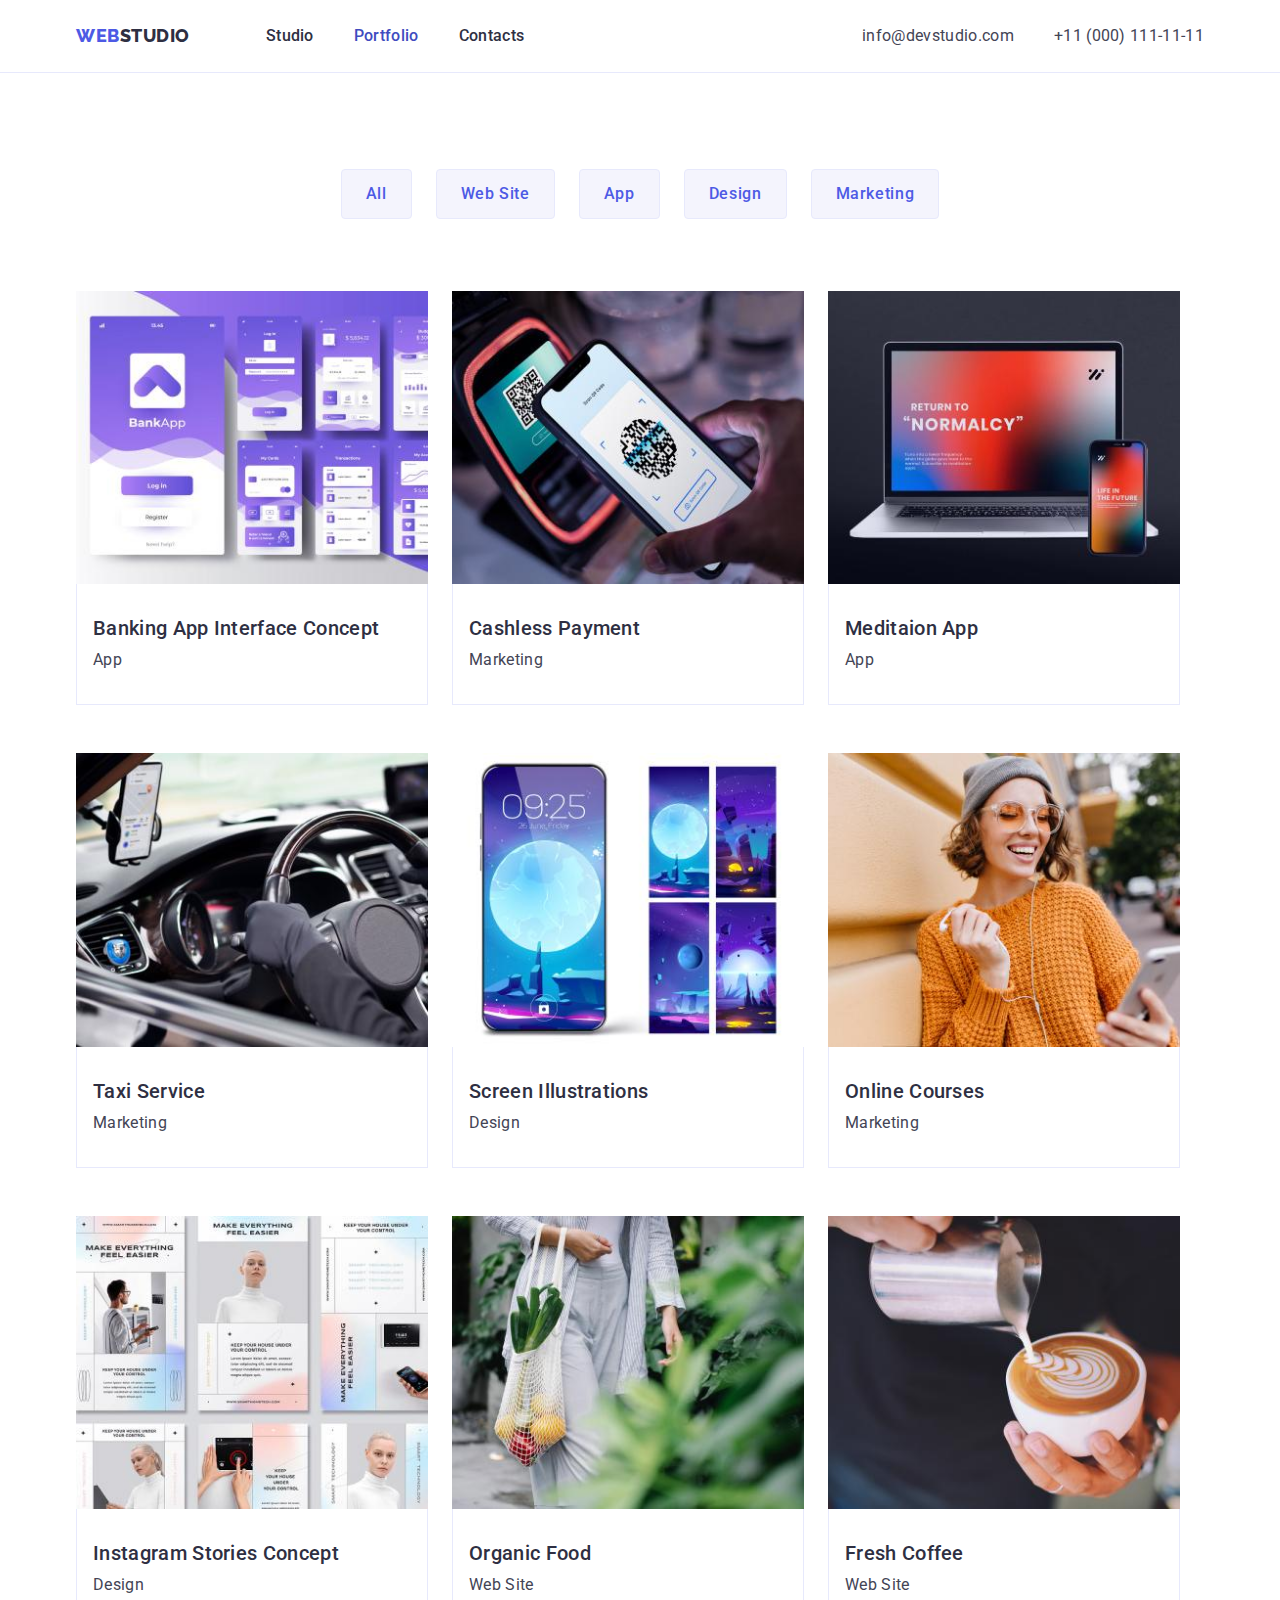
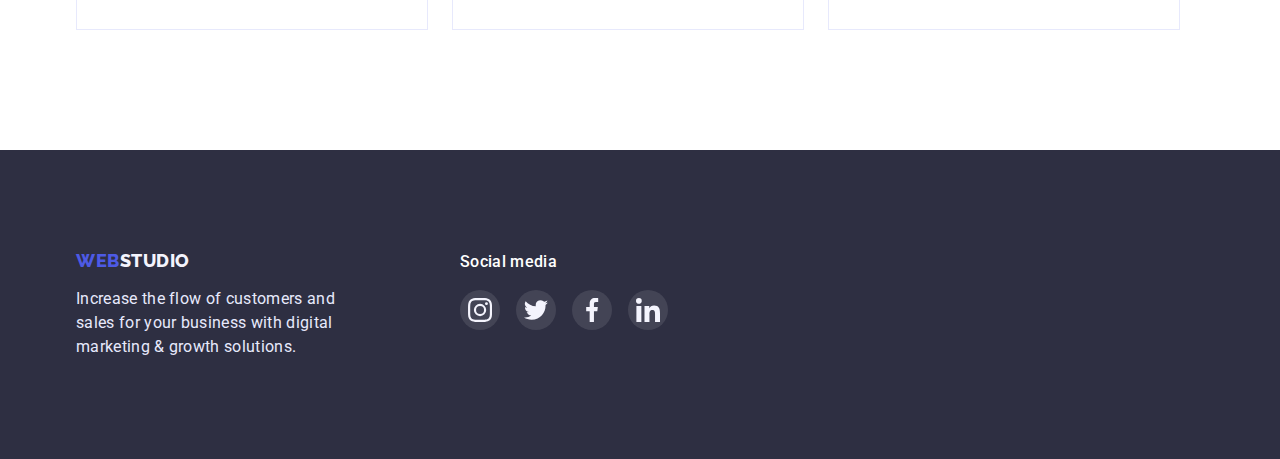
==== portfolio.html @ 81979ccc "Initial commit" ====
<!DOCTYPE html>
<html lang="en">
	<head>
		<meta charset="UTF-8" />
		<meta http-equiv="X-UA-Compatible" content="IE=edge" />
		<meta name="viewport" content="width=device-width, initial-scale=1.0" />
		<title>WebStudio</title>
		<link rel="preconnect" href="https://fonts.googleapis.com" />
		<link rel="preconnect" href="https://fonts.gstatic.com" crossorigin />
		<link
			href="https://fonts.googleapis.com/css2?family=Raleway:wght@800&family=Roboto:wght@400;500;700;900&display=swap"
			rel="stylesheet"
		/>
		<link
			rel="stylesheet"
			href="https://cdnjs.cloudflare.com/ajax/libs/modern-normalize/1.1.0/modern-normalize.min.css"
		/>
		<link rel="stylesheet" href="./css/styles.css" />
	</head>
	<body>
		<header class="header">
			<!-- site nav -->
			<div class="container header-container">
				<nav class="nav">
					<a class="logo link" href="./index.html"><span class="accent-logo">Web</span>Studio</a>
					<ul class="site-nav list">
						<li><a class="link-nav link" href="./index.html">Studio</a></li>
						<li><a class="link-nav link current" href="./portfolio.html">Portfolio</a></li>
						<li><a class="link-nav link" href="">Contacts</a></li>
					</ul>
				</nav>
				<!-- contact -->
				<address class="address">
					<ul class="contact list">
						<li><a class="contact-link link" href="mailto:info@devstudio.com">info@devstudio.com</a></li>
						<li><a class="contact-link link" href="tel:+110001111111">+11 (000) 111-11-11</a></li>
					</ul>
				</address>
			</div>
		</header>
		<main>
			<section class="portfolio section">
				<!-- filtr -->
				<div class="container">
					<h1 class="visually-hidden">Portfolio</h1>
					<ul class="filtr-list list">
						<li> <button class="filtr-btn" type="button">All</button></li>
						<li> <button class="filtr-btn" type="button">Web Site</button></li>
						<li> <button class="filtr-btn" type="button">App</button></li>
						<li> <button class="filtr-btn" type="button">Design</button></li>
						<li> <button class="filtr-btn" type="button">Marketing</button></li>
					</ul>
				<!-- porfolio -->
					<ul class="card-set list">
						<li class="card-item">
							<a class="card link" href="">
								<img src="./images/banking.jpg" width="360" height="300" alt="banking app" />
								<div class="card-description">
									<h2 class="portfolio-title">Banking App Interface Concept</h2>
									<p>App</p>
								</div>
							</a>
						</li>
						<li class="card-item">
							<a class="card link" href="">
								<img src="./images/cashless-payment.jpg" width="360" height="300" alt="Cashless Payment" />
								<div class="card-description">
									<h2 class="portfolio-title">Cashless Payment</h2>
									<p>Marketing</p>
								</div>
							</a>
						</li>
						<li class="card-item">
							<a class="card link" href="">
								<img src="./images/meditaion-app.jpg" width="360" height="300" alt="Meditaion App" />
								<div class="card-description">
							         <h2 class="portfolio-title">Meditaion App</h2>
									 <p>App</p>
								</div>
							</a>
						</li>
						<li class="card-item">
							<a class="card link" href="">
								<img src="./images/taxi-service.jpg" width="360" height="300" alt="Taxi Service" />
								<div class="card-description">
									<h2 class="portfolio-title">Taxi Service</h2>
									<p>Marketing</p>
								</div>
							</a>
						</li>
						<li class="card-item">
							<a class="card link" href="">
								<img src="./images/screen-illustrations.jpg" width="360" height="300" alt="Screen Illustrations" />
								<div class="card-description">
									<h2 class="portfolio-title">Screen Illustrations</h2>
									<p>Design</p>
								</div>
							</a>
						</li>
						<li class="card-item">
							<a class="card link" href="">
								<img src="./images/online-courses.jpg" width="360" height="300" alt="Online Courses" />
								<div class="card-description">
									<h2 class="portfolio-title">Online Courses</h2>
									<p>Marketing</p>
								</div>
							</a>
						</li>
						<li class="card-item">
							<a class="card link" href="">
								<img src="./images/instagram-stories.jpg" width="360" height="300" alt="Instagram Stories Concept" />
								<div class="card-description">
									<h2 class="portfolio-title">Instagram Stories Concept</h2>
									<p>Design</p>
								</div>
							</a>
						</li>
						<li class="card-item">
							<a class="card link" href="">
								<img src="./images/organic-food.jpg" width="360" height="300" alt="Organic Food" />
								<div class="card-description">
									<h2 class="portfolio-title">Organic Food</h2>
									<p>Web Site</p>
								</div>
							</a>
						</li>
						<li class="card-item">
							<a class="card link" href="">
								<img src="./images/fresh-coffee.jpg" width="360" height="300" alt="Fresh Coffee" />
								<div class="card-description">
									<h2 class="portfolio-title">Fresh Coffee</h2>
									<p>Web Site</p>
								</div>
							</a>
						</li>
					</ul>
				</div>
			</section>
		</main>
		<footer class="footer">
			<div class="footer-container container">
				<div>
					<a class="footer-logo link" href="./index.html"><span class="accent-logo">Web</span>Studio</a>
					<p class="footer-text">
						Increase the flow of customers and sales for your business with digital marketing & growth solutions.
					</p>
				</div>
				<div class="footer-social">
					<h2 class="footer-title">Social media</h2>
					<ul class="footer-icon-list list">
						<li><a href="" class="footer-social-link social-link">
							<svg width="24" height="24">
								<use href="./images/icons.svg#icon-instagram" ></use>
							</svg>
						</a></li>
						<li><a href="" class="footer-social-link social-link">
							<svg width="24" height="24">
								<use href="./images/icons.svg#icon-twitter" ></use>
							</svg>
						</a></li>
						<li><a href="" class="footer-social-link social-link">
							<svg width="24" height="24">
								<use href="./images/icons.svg#icon-facebook" ></use>
							</svg>
						</a></li>
						<li><a href="" class="footer-social-link social-link">
							<svg width="24" height="24">
								<use href="./images/icons.svg#icon-linkedin" ></use>
							</svg>
						</a></li>
					</ul>
					
				</div>
			</div>
		</footer>
	</body>
</html>
---- css/styles.css ----
:root {
	--primary-brand: #4d5ae5;
	--pressed-state: #404bbf;
	--dark: #2e2f42;
	--success: #31d0aa;
	--text: #434455;
	--subtle-text: #8e8f99;
	--accent: #e7e9fc;
	--light: #f4f4fd;
	--background-color-primary: #ffffff;
	--header-padding: 24px 0;
	--horizontal-gap: 24px;
}
body {
	max-width: 1440px;
	color: var(--text);
	background-color: var(--background-color-primary);
	font-family: "Roboto", sans-serif;
	font-size: 16px;
	line-height: 1.5;
	font-weight: 400;
	letter-spacing: 0.02em;
}
h1,
h2,
h3,
h4,
h5,
h6,
p {
	margin-top: 0;
	margin-bottom: 0;
}
ul,
ol {
	margin-top: 0;
	margin-bottom: 0;
	padding-left: 0;
}
img {
	max-width: 100%;
	height: auto;
	display: block;
}
/* ----------------Container---------------- */
.container {
	width: 1158px;
	margin-left: auto;
	margin-right: auto;
	padding-left: 15px;
	padding-right: 15px;
}
.list {
	list-style: none;
}
.link {
	text-decoration: none;
}
.section {
	padding-top: 120px;
	padding-bottom: 120px;
}
.section-title {
	font-weight: 700;
	font-size: 36px;
	line-height: 1.11;
	text-align: center;
	text-transform: capitalize;
	margin-bottom: 72px;
}
.visually-hidden {
	position: absolute;
	width: 1px;
	height: 1px;
	margin: -1px;
	border: 0;
	padding: 0;
	white-space: nowrap;
	clip-path: inset(100%);
	clip: rect(0 0 0 0);
	overflow: hidden;
}
/*----------------- header------------- */

.logo {
	font-family: "Raleway", sans-serif;
	font-weight: 800;
	font-size: 18px;
	line-height: 1.33;
	letter-spacing: 0.03em;
	text-transform: uppercase;
	color: var(--dark);
	padding: var(--header-padding);
}
.header {
	border-bottom: 1px solid var(--accent);
}
.header-container {
	display: flex;
}
.nav {
	display: flex;
}
.site-nav {
	display: flex;
	margin-left: 76px;
	gap: 40px;
}
.site-nav .current {
	color: var(--pressed-state);
}
.accent-logo {
	color: var(--primary-brand);
}
.link-nav {
	font-weight: 500;
	color: var(--dark);
	padding: var(--header-padding);
	display: block;
}
.link-nav:hover,
.link-nav:focus {
	color: var(--pressed-state);
}
.address {
	margin-left: auto;
}
.contact {
	display: flex;
	gap: 40px;
}
.contact-link {
	font-style: normal;
	color: var(--text);
	display: block;
	padding: var(--header-padding);
}
.contact-link:hover,
.contact-link:focus {
	color: var(--pressed-state);
}
/* ----------------hero------------------ */
.hero {
	text-align: center;
	background-color: #2e2f42;
	padding-top: 188px;
	padding-bottom: 188px;
	background-image: linear-gradient(to right, rgba(46, 47, 66, 0.7), rgba(46, 47, 66, 0.7)), url(../images/bg-hero.jpg);
	background-repeat: no-repeat;
	background-position: center;
	background-size: cover;
}
.hero-title {
	max-width: 496px;
	font-weight: 700;
	font-size: 56px;
	line-height: 1.07;
	color: var(--background-color-primary);
	margin-bottom: 48px;
	margin-left: auto;
	margin-right: auto;
}
.hero-btn {
	font-family: inherit;
	font-size: 16px;
	text-align: center;
	line-height: 1.5;
	font-weight: 500;
	letter-spacing: 0.04em;
	color: var(--background-color-primary);
	background: #4d5ae5;
	box-shadow: 0px 4px 4px rgba(0, 0, 0, 0.15);
	border-radius: 4px;
	border-color: transparent;
	box-shadow: 0px 4px 4px rgba(0, 0, 0, 0.15);
	cursor: pointer;
	display: inline-block;
	padding: 16px 32px;
	min-width: 169px;
}
.hero-btn:hover,
.hero-btn:focus {
	background-color: var(--pressed-state);
	border-color: transparent;
	box-shadow: 0px 4px 4px rgba(0, 0, 0, 0.15);
}
/*------------- advantages section----------*/

.advantages-list {
	display: flex;
	gap: var(--horizontal-gap);
}
.advantages-tumb {
	min-width: 100%;
	min-height: 112px;
	margin-bottom: 8px;
	background-color: var(--light);
	border-radius: 4px;
	display: flex;
	justify-content: center;
	align-items: center;
}

.advantages-title {
	font-weight: 500;
	font-size: 20px;
	line-height: 1.2;
	color: var(--dark);
	margin-bottom: 8px;
}
.employment {
	padding-top: 0;
}
.employment-title {
	color: var(--dark);
}
.employment-list {
	display: flex;
	gap: var(--horizontal-gap);
}
.employment-item {
	width: calc(100% / 3 - var(--horizontal-gap));
}
/* team section */
.team {
	background-color: var(--light);
}
.team-list {
	display: flex;
	gap: var(--horizontal-gap);
}
.team-item {
	width: calc(100% / 4 - var(--horizontal-gap));
	max-height: 428px;
	background-color: var(--background-color-primary);
	text-align: center;
	box-shadow: 0px 1px 6px rgba(46, 47, 66, 0.08), 0px 1px 1px rgba(46, 47, 66, 0.16), 0px 2px 1px rgba(46, 47, 66, 0.08);
	border-radius: 0px 0px 4px 4px;
}

.team-item > p {
	margin-bottom: 8px;
}
.team-title {
	color: var(--dark);
}
.team-player {
	font-weight: 500;
	font-size: 20px;
	line-height: 1.2;
	color: var(--dark);
	padding-top: 32px;
	margin-bottom: 8px;
}
.social-list {
	display: flex;
	gap: 24px;
	justify-content: center;
	padding-bottom: 32px;
}
.social-link {
	width: 40px;
	height: 40px;
	display: flex;
	justify-content: center;
	align-items: center;
	background-color: var(--primary-brand);
	border-radius: 50%;
}
.social-link:hover,
.social-link:focus {
	background-color: var(--pressed-state);
}

/* ------------------Customers section----------------------- */
.customers {
	padding-top: 130px;
}
.customers-list {
	display: flex;
	justify-content: center;
	gap: 24px;
}
.customers-tumb {
	min-width: 168px;
	min-height: 88px;
	color: var(--subtle-text);
	border: 1px solid var(--subtle-text);
	border-radius: 4px;
	display: flex;
	justify-content: center;
	align-items: center;
}
.customers-tumb:focus,
.customers-tumb:hover {
	color: var(--pressed-state);
	border-color: var(--pressed-state);
}
.customers-icon {
	fill: currentColor;
}
/* footer */
.footer {
	background-color: var(--dark);
	padding-top: 100px;
	padding-bottom: 100px;
}
.footer-container {
	display: flex;
}
.footer-logo {
	font-family: "Raleway", sans-serif;
	font-weight: 800;
	font-size: 18px;
	line-height: 1.17;
	letter-spacing: 0.03em;
	text-transform: uppercase;
	color: var(--light);
	display: block;
	margin-bottom: 16px;
}
.footer-text {
	color: var(--accent);
	max-width: 264px;
}
.footer-title {
	font-size: 16px;
	font-weight: 500;
	color: var(--background-color-primary);
	margin-bottom: 16px;
}
.footer-social {
	margin-left: 120px;
}
.footer-icon-list {
	display: flex;
	justify-content: center;
	gap: 16px;
}
.footer-social-link {
	display: flex;
	justify-content: center;
	align-items: center;
	background-color: rgba(255, 255, 255, 0.1);
}
.footer-social-link:hover,
.footer-social-link:focus {
	background-color: var(--success);
}

/* --------------------portfolio.html----------------------- */
.filtr-list {
	display: flex;
	gap: var(--horizontal-gap);
	justify-content: center;
	margin-bottom: 72px;
}
.filtr-btn {
	font-family: inherit;
	font-size: 16px;
	line-height: 1.5;
	font-weight: 500;
	letter-spacing: 0.04em;
	color: var(--primary-brand);
	background-color: var(--light);
	border: 1px solid var(--accent);
	border-radius: 4px;
	cursor: pointer;
	display: inline-block;
	padding: 12px 24px;
}
.filtr-btn:hover,
.filtr-btn:focus {
	color: var(--background-color-primary);
	background-color: var(--pressed-state);
	border-color: var(--pressed-state);
	box-shadow: 0px 3px 1px rgba(0, 0, 0, 0.1), 0px 2px 1px rgba(0, 0, 0, 0.08), 0px 2px 2px rgba(0, 0, 0, 0.12);
}
.portfolio {
	padding-top: 96px;
}
.portfolio-title {
	font-weight: 500;
	font-size: 20px;
	line-height: 1.2;
	color: var(--dark);
	margin-bottom: 8px;
}
.card-set {
	display: flex;
	flex-wrap: wrap;
	gap: 48px var(--horizontal-gap);
}
.card-item {
	flex-basis: calc(100% / 3 - var(--horizontal-gap));
}
.card {
	display: block;
}
.card:focus,
.card:hover {
	box-shadow: 0px 1px 6px rgba(46, 47, 66, 0.08), 0px 1px 1px rgba(46, 47, 66, 0.16), 0px 2px 1px rgba(46, 47, 66, 0.08);
}
.card-description {
	border: 1px solid var(--accent);
	padding: 32px 16px;
	border-top: 0;
}
.card > div > p {
	color: var(--text);
}
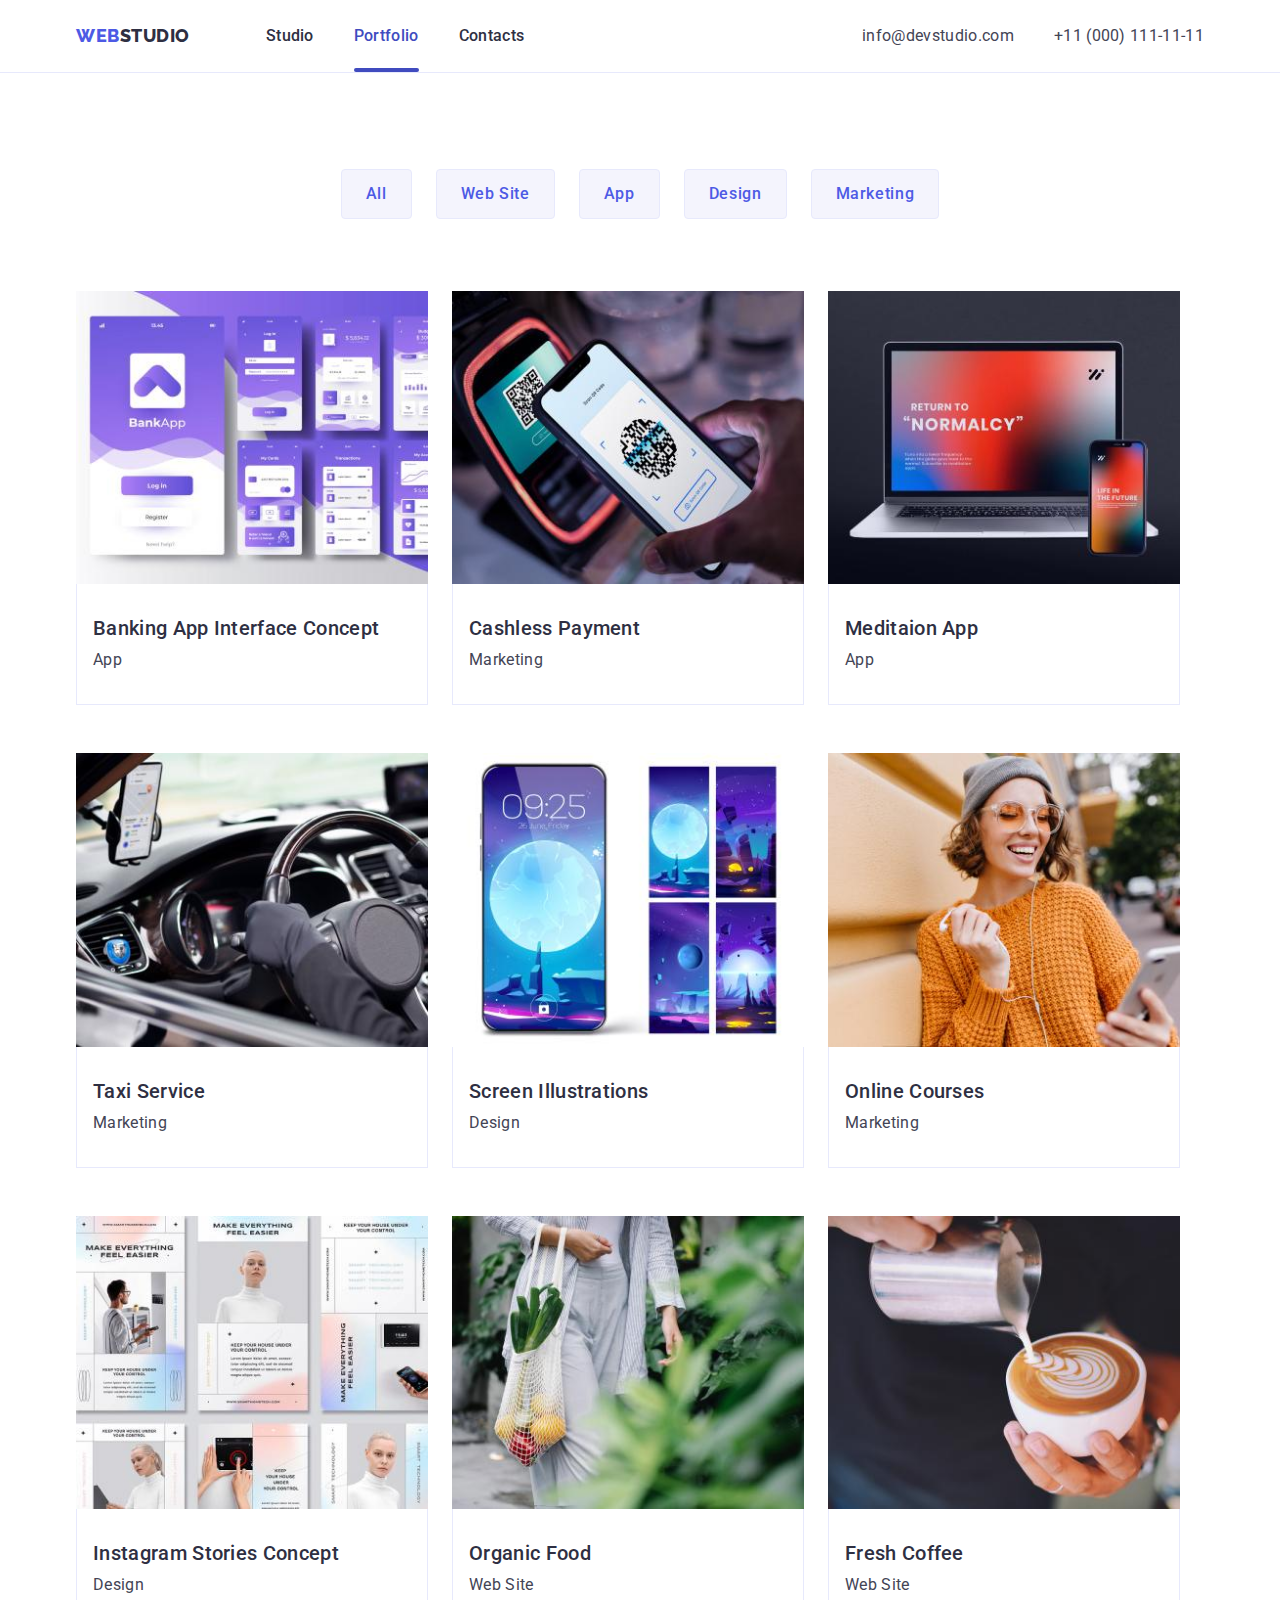
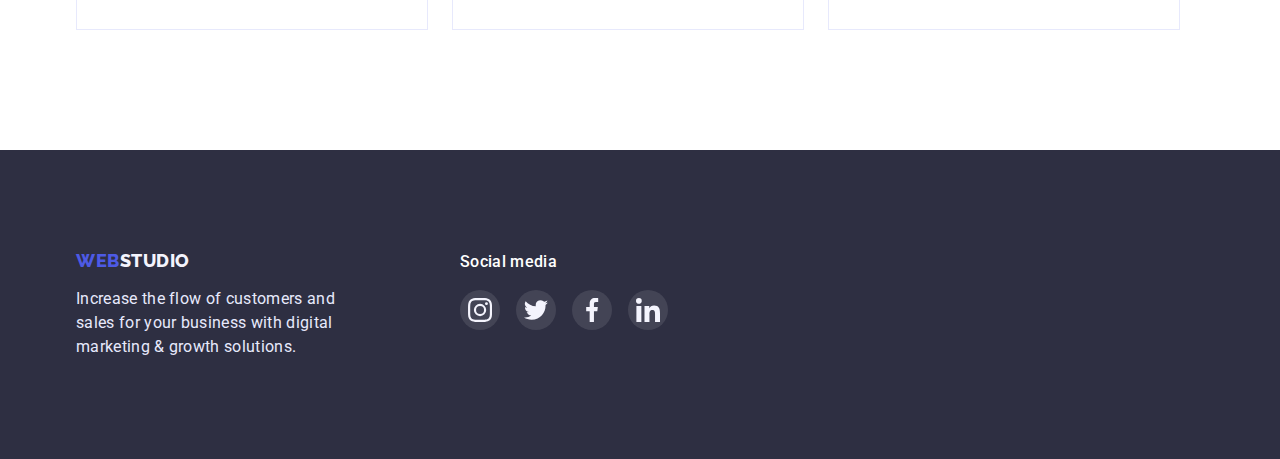
==== commit fdea84f5: "card-overlay" ====
--- a/portfolio.html
+++ b/portfolio.html
@@ -50,86 +50,140 @@
 						<li> <button class="filtr-btn" type="button">Design</button></li>
 						<li> <button class="filtr-btn" type="button">Marketing</button></li>
 					</ul>
-				<!-- porfolio -->
+					<!-- porfolio -->
 					<ul class="card-set list">
 						<li class="card-item">
 							<a class="card link" href="">
-								<img src="./images/banking.jpg" width="360" height="300" alt="banking app" />
+								<div class="card-thumb">
+									<img src="./images/banking.jpg" width="360" height="300" alt="banking app" />
+									<p class="card-overlay">
+										14 Stylish and User-Friendly App Design Concepts · Task Manager App · Calorie Tracker App · Exotic
+										Fruit Ecommerce App · Cloud Storage App
+									</p>
+								</div>
 								<div class="card-description">
 									<h2 class="portfolio-title">Banking App Interface Concept</h2>
-									<p>App</p>
-								</div>
-							</a>
-						</li>
-						<li class="card-item">
-							<a class="card link" href="">
-								<img src="./images/cashless-payment.jpg" width="360" height="300" alt="Cashless Payment" />
+									<p class="card-text">App</p>
+								</div>
+							</a>
+						</li>
+						<li class="card-item">
+							<a class="card link" href="">
+								<div class="card-thumb">
+									<img src="./images/cashless-payment.jpg" width="360" height="300" alt="Cashless Payment" />
+									<p class="card-overlay">
+										14 Stylish and User-Friendly App Design Concepts · Task Manager App · Calorie Tracker App · Exotic
+										Fruit Ecommerce App · Cloud Storage App
+									</p>
+								</div>
 								<div class="card-description">
 									<h2 class="portfolio-title">Cashless Payment</h2>
-									<p>Marketing</p>
-								</div>
-							</a>
-						</li>
-						<li class="card-item">
-							<a class="card link" href="">
+									<p class="card-text">Marketing</p>
+								</div>
+							</a>
+						</li>
+						<li class="card-item">
+							<a class="card link" href="">
+								<div class="card-thumb"> 
 								<img src="./images/meditaion-app.jpg" width="360" height="300" alt="Meditaion App" />
-								<div class="card-description">
-							         <h2 class="portfolio-title">Meditaion App</h2>
-									 <p>App</p>
-								</div>
-							</a>
-						</li>
-						<li class="card-item">
-							<a class="card link" href="">
+								<p class="card-overlay">
+									14 Stylish and User-Friendly App Design Concepts · Task Manager App · Calorie Tracker App · Exotic
+									Fruit Ecommerce App · Cloud Storage App
+								</p>
+							</div>
+								<div class="card-description">
+									<h2 class="portfolio-title">Meditaion App</h2>
+									<p class="card-text">App</p>
+								</div>
+							</a>
+						</li>
+						<li class="card-item">
+							<a class="card link" href="">
+								<div class="card-thumb"> 
 								<img src="./images/taxi-service.jpg" width="360" height="300" alt="Taxi Service" />
+								<p class="card-overlay">
+									14 Stylish and User-Friendly App Design Concepts · Task Manager App · Calorie Tracker App · Exotic
+									Fruit Ecommerce App · Cloud Storage App
+								</p>
+							</div>
 								<div class="card-description">
 									<h2 class="portfolio-title">Taxi Service</h2>
-									<p>Marketing</p>
-								</div>
-							</a>
-						</li>
-						<li class="card-item">
-							<a class="card link" href="">
+									<p class="card-text">Marketing</p>
+								</div>
+							</a>
+						</li>
+						<li class="card-item">
+							<a class="card link" href="">
+								<div class="card-thumb"> 
 								<img src="./images/screen-illustrations.jpg" width="360" height="300" alt="Screen Illustrations" />
+								<p class="card-overlay">
+									14 Stylish and User-Friendly App Design Concepts · Task Manager App · Calorie Tracker App · Exotic
+									Fruit Ecommerce App · Cloud Storage App
+								</p>
+							</div>
 								<div class="card-description">
 									<h2 class="portfolio-title">Screen Illustrations</h2>
-									<p>Design</p>
-								</div>
-							</a>
-						</li>
-						<li class="card-item">
-							<a class="card link" href="">
+									<p class="card-text">Design</p>
+								</div>
+							</a>
+						</li>
+						<li class="card-item">
+							<a class="card link" href="">
+								<div class="card-thumb"> 
 								<img src="./images/online-courses.jpg" width="360" height="300" alt="Online Courses" />
+								<p class="card-overlay">
+									14 Stylish and User-Friendly App Design Concepts · Task Manager App · Calorie Tracker App · Exotic
+									Fruit Ecommerce App · Cloud Storage App
+								</p>
+							</div>
 								<div class="card-description">
 									<h2 class="portfolio-title">Online Courses</h2>
-									<p>Marketing</p>
-								</div>
-							</a>
-						</li>
-						<li class="card-item">
-							<a class="card link" href="">
+									<p class="card-text">Marketing</p>
+								</div>
+							</a>
+						</li>
+						<li class="card-item">
+							<a class="card link" href="">
+								<div class="card-thumb"> 
 								<img src="./images/instagram-stories.jpg" width="360" height="300" alt="Instagram Stories Concept" />
+								<p class="card-overlay">
+									14 Stylish and User-Friendly App Design Concepts · Task Manager App · Calorie Tracker App · Exotic
+									Fruit Ecommerce App · Cloud Storage App
+								</p>
+							</div>
 								<div class="card-description">
 									<h2 class="portfolio-title">Instagram Stories Concept</h2>
-									<p>Design</p>
-								</div>
-							</a>
-						</li>
-						<li class="card-item">
-							<a class="card link" href="">
+									<p class="card-text">Design</p>
+								</div>
+							</a>
+						</li>
+						<li class="card-item">
+							<a class="card link" href="">
+								<div class="card-thumb"> 
 								<img src="./images/organic-food.jpg" width="360" height="300" alt="Organic Food" />
+								<p class="card-overlay">
+									14 Stylish and User-Friendly App Design Concepts · Task Manager App · Calorie Tracker App · Exotic
+									Fruit Ecommerce App · Cloud Storage App
+								</p>
+							</div>
 								<div class="card-description">
 									<h2 class="portfolio-title">Organic Food</h2>
-									<p>Web Site</p>
-								</div>
-							</a>
-						</li>
-						<li class="card-item">
-							<a class="card link" href="">
+									<p class="card-text">Web Site</p>
+								</div>
+							</a>
+						</li>
+						<li class="card-item">
+							<a class="card link" href="">
+								<div class="card-thumb"> 
 								<img src="./images/fresh-coffee.jpg" width="360" height="300" alt="Fresh Coffee" />
+								<p class="card-overlay">
+									14 Stylish and User-Friendly App Design Concepts · Task Manager App · Calorie Tracker App · Exotic
+									Fruit Ecommerce App · Cloud Storage App
+								</p>
+							</div>
 								<div class="card-description">
 									<h2 class="portfolio-title">Fresh Coffee</h2>
-									<p>Web Site</p>
+									<p class="card-text">Web Site</p>
 								</div>
 							</a>
 						</li>
@@ -148,28 +202,31 @@
 				<div class="footer-social">
 					<h2 class="footer-title">Social media</h2>
 					<ul class="footer-icon-list list">
-						<li><a href="" class="footer-social-link social-link">
-							<svg width="24" height="24">
-								<use href="./images/icons.svg#icon-instagram" ></use>
-							</svg>
-						</a></li>
-						<li><a href="" class="footer-social-link social-link">
-							<svg width="24" height="24">
-								<use href="./images/icons.svg#icon-twitter" ></use>
-							</svg>
-						</a></li>
-						<li><a href="" class="footer-social-link social-link">
-							<svg width="24" height="24">
-								<use href="./images/icons.svg#icon-facebook" ></use>
-							</svg>
-						</a></li>
-						<li><a href="" class="footer-social-link social-link">
-							<svg width="24" height="24">
-								<use href="./images/icons.svg#icon-linkedin" ></use>
-							</svg>
-						</a></li>
-					</ul>
-					
+						<li
+							><a href="" class="footer-social-link social-link">
+								<svg width="24" height="24">
+									<use href="./images/icons.svg#icon-instagram"></use>
+								</svg> </a
+						></li>
+						<li
+							><a href="" class="footer-social-link social-link">
+								<svg width="24" height="24">
+									<use href="./images/icons.svg#icon-twitter"></use>
+								</svg> </a
+						></li>
+						<li
+							><a href="" class="footer-social-link social-link">
+								<svg width="24" height="24">
+									<use href="./images/icons.svg#icon-facebook"></use>
+								</svg> </a
+						></li>
+						<li
+							><a href="" class="footer-social-link social-link">
+								<svg width="24" height="24">
+									<use href="./images/icons.svg#icon-linkedin"></use>
+								</svg> </a
+						></li>
+					</ul>
 				</div>
 			</div>
 		</footer>
--- a/css/styles.css
+++ b/css/styles.css
@@ -113,14 +113,27 @@
 	color: var(--primary-brand);
 }
 .link-nav {
+	position: relative;
 	font-weight: 500;
 	color: var(--dark);
 	padding: var(--header-padding);
 	display: block;
+
+	transition: color 250ms cubic-bezier(0.4, 0, 0.2, 1);
 }
 .link-nav:hover,
 .link-nav:focus {
 	color: var(--pressed-state);
+}
+.current::after {
+	content: "";
+	position: absolute;
+	bottom: 0;
+	left: 0;
+	width: 100%;
+	height: 4px;
+	background-color: var(--pressed-state);
+	border-radius: 2px;
 }
 .address {
 	margin-left: auto;
@@ -134,6 +147,8 @@
 	color: var(--text);
 	display: block;
 	padding: var(--header-padding);
+
+	transition: color 250ms cubic-bezier(0.4, 0, 0.2, 1);
 }
 .contact-link:hover,
 .contact-link:focus {
@@ -168,8 +183,7 @@
 	font-weight: 500;
 	letter-spacing: 0.04em;
 	color: var(--background-color-primary);
-	background: #4d5ae5;
-	box-shadow: 0px 4px 4px rgba(0, 0, 0, 0.15);
+	background-color: var(--primary-brand);
 	border-radius: 4px;
 	border-color: transparent;
 	box-shadow: 0px 4px 4px rgba(0, 0, 0, 0.15);
@@ -177,6 +191,8 @@
 	display: inline-block;
 	padding: 16px 32px;
 	min-width: 169px;
+
+	transition: background-color 250ms cubic-bezier(0.4, 0, 0.2, 1), box-shadow 250ms cubic-bezier(0.4, 0, 0.2, 1);
 }
 .hero-btn:hover,
 .hero-btn:focus {
@@ -266,6 +282,8 @@
 	align-items: center;
 	background-color: var(--primary-brand);
 	border-radius: 50%;
+
+	transition: background-color 250ms cubic-bezier(0.4, 0, 0.2, 1);
 }
 .social-link:hover,
 .social-link:focus {
@@ -290,6 +308,8 @@
 	display: flex;
 	justify-content: center;
 	align-items: center;
+
+	transition: color 250ms cubic-bezier(0.4, 0, 0.2, 1), border-color 250ms cubic-bezier(0.4, 0, 0.2, 1);
 }
 .customers-tumb:focus,
 .customers-tumb:hover {
@@ -342,6 +362,8 @@
 	justify-content: center;
 	align-items: center;
 	background-color: rgba(255, 255, 255, 0.1);
+
+	transition: background-color 250ms cubic-bezier(0.4, 0, 0.2, 1);
 }
 .footer-social-link:hover,
 .footer-social-link:focus {
@@ -368,6 +390,9 @@
 	cursor: pointer;
 	display: inline-block;
 	padding: 12px 24px;
+
+	transition: background-color 250ms cubic-bezier(0.4, 0, 0.2, 1), color 250ms cubic-bezier(0.4, 0, 0.2, 1),
+		border-color 250ms cubic-bezier(0.4, 0, 0.2, 1), box-shadow 250ms cubic-bezier(0.4, 0, 0.2, 1);
 }
 .filtr-btn:hover,
 .filtr-btn:focus {
@@ -396,16 +421,57 @@
 }
 .card {
 	display: block;
+
+	transition: box-shadow 250ms cubic-bezier(0.4, 0, 0.2, 1);
 }
 .card:focus,
 .card:hover {
 	box-shadow: 0px 1px 6px rgba(46, 47, 66, 0.08), 0px 1px 1px rgba(46, 47, 66, 0.16), 0px 2px 1px rgba(46, 47, 66, 0.08);
 }
+.card-thumb {
+	position: relative;
+	overflow: hidden;
+}
+.card-thumb::before,
+.card-overlay {
+	position: absolute;
+	opacity: 0;
+	transition: opacity 250ms cubic-bezier(0.4, 0, 0.2, 1), transform 250ms cubic-bezier(0.4, 0, 0.2, 1);
+	transform: translateY(300px);
+}
+.card-thumb::before {
+	content: "";
+	width: 100%;
+	height: 100%;
+	display: inline-block;
+	background-color: var(--primary-brand);
+
+	top: 0;
+	left: 0;
+	
+}
+.card-thumb:hover::before,
+.card-tumb:focus::before,
+.card-thumb:hover .card-overlay,
+.card-thumb:hover .card-overlay {
+	opacity: 1;
+	transform: translateY(0);
+}
+.card-overlay {
+	min-width: 296px;
+	min-height: 96px;
+	color: var(--light);
+
+	top: 40px;
+	left: 32px;
+	right: 32px;
+}
+
 .card-description {
 	border: 1px solid var(--accent);
 	padding: 32px 16px;
 	border-top: 0;
 }
-.card > div > p {
+.card-text {
 	color: var(--text);
 }
